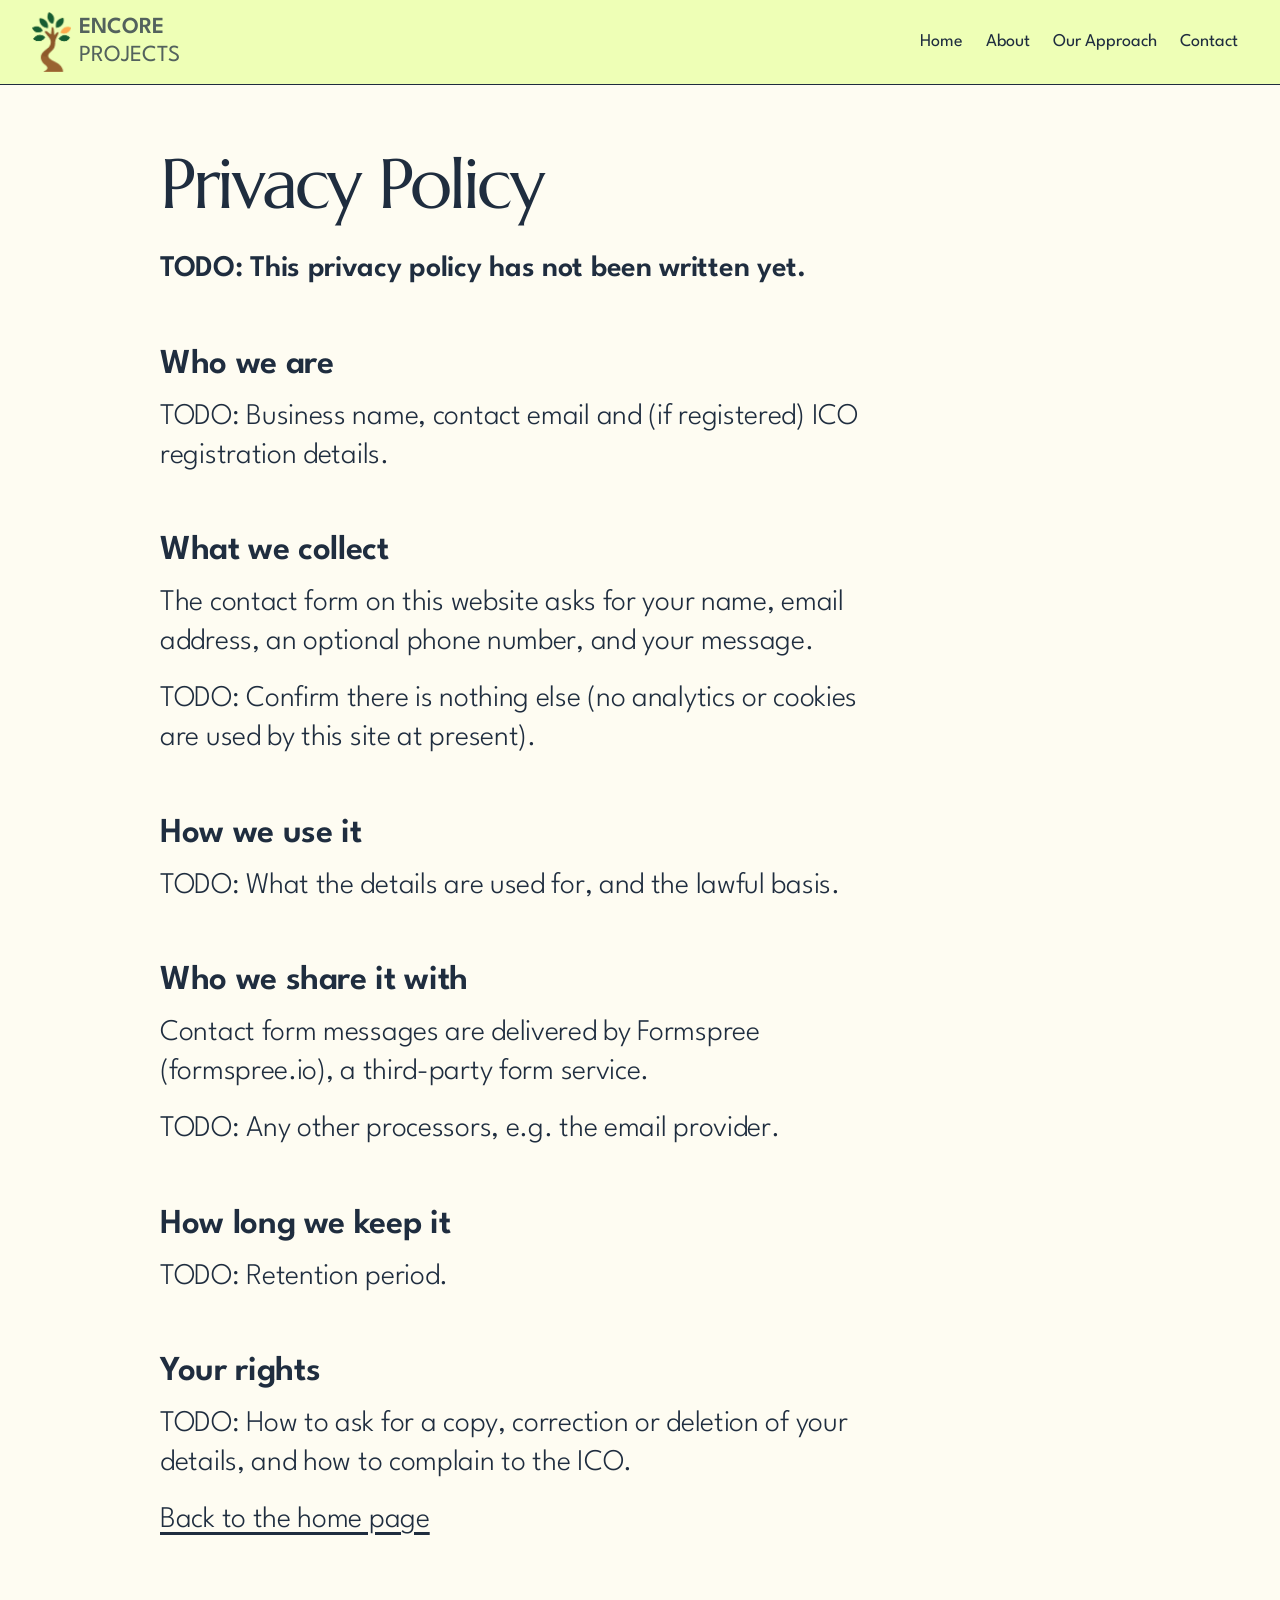
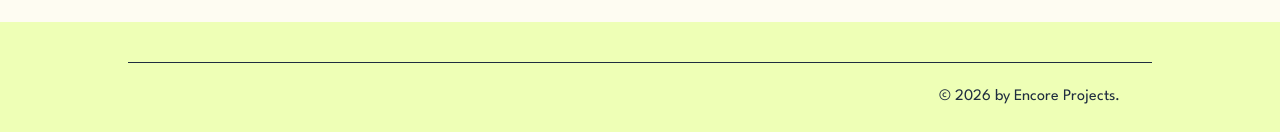
==== privacy.html @ f20ec8a7 "Rebuild site as plain HTML, CSS and vanilla JS One-page site (hero, about, approach, contact, footer" ====
<!DOCTYPE html>
<html lang="en-GB">
<head>
  <meta charset="utf-8">
  <meta name="viewport" content="width=device-width, initial-scale=1">
  <title>Privacy Policy | Encore Projects</title>
  <meta name="description" content="How Encore Projects handles the personal details you send through the contact form.">
  <link rel="canonical" href="https://encoreprojects.co.uk/privacy.html">
  <link rel="icon" href="favicon.ico" sizes="48x48">
  <link rel="icon" href="assets/img/favicon-192.png" type="image/png" sizes="192x192">
  <link rel="apple-touch-icon" href="assets/img/apple-touch-icon.png">
  <meta name="theme-color" content="#eeffb6">
  <link rel="stylesheet" href="assets/css/styles.css">
</head>
<body>
  <a class="skip-link" href="#main">Skip to main content</a>

  <header class="site-header">
    <div class="header-inner">
      <a class="brand" href="index.html" aria-label="Encore Projects, home page">
        <img src="assets/img/logo-tree-80.png" srcset="assets/img/logo-tree-80.png 1x, assets/img/logo-tree-160.png 2x" width="39" height="60" alt="">
        <span class="brand-name"><strong>ENCORE</strong> PROJECTS</span>
      </a>
      <nav aria-label="Site">
        <ul class="nav-list">
          <li><a href="index.html">Home</a></li>
          <li><a href="index.html#about">About</a></li>
          <li><a href="index.html#approach">Our Approach</a></li>
          <li><a href="index.html#contact">Contact</a></li>
        </ul>
      </nav>
    </div>
  </header>

  <main id="main">
    <section class="section section--cream prose">
      <div class="container">
        <h1>Privacy Policy</h1>

        <!-- TODO: This whole page is placeholder content. It needs a real privacy policy,
             written or checked by the business owner, before the site goes live.
             The headings below are a suggested outline only. -->
        <p><strong>TODO: This privacy policy has not been written yet.</strong></p>

        <h2>Who we are</h2>
        <p>TODO: Business name, contact email and (if registered) ICO registration details.</p>

        <h2>What we collect</h2>
        <p>The contact form on this website asks for your name, email address, an optional phone number, and your message.</p>
        <p>TODO: Confirm there is nothing else (no analytics or cookies are used by this site at present).</p>

        <h2>How we use it</h2>
        <p>TODO: What the details are used for, and the lawful basis.</p>

        <h2>Who we share it with</h2>
        <p>Contact form messages are delivered by Formspree (formspree.io), a third-party form service.</p>
        <p>TODO: Any other processors, e.g. the email provider.</p>

        <h2>How long we keep it</h2>
        <p>TODO: Retention period.</p>

        <h2>Your rights</h2>
        <p>TODO: How to ask for a copy, correction or deletion of your details, and how to complain to the ICO.</p>

        <p><a href="index.html">Back to the home page</a></p>
      </div>
    </section>
  </main>

  <footer class="site-footer">
    <div class="container footer-bottom">
      <p>© <span id="year">2026</span> by Encore Projects.</p>
    </div>
  </footer>

  <script src="assets/js/main.js" defer></script>
</body>
</html>
---- assets/css/styles.css ----
/* Encore Projects: site styles.
   Mobile-first: the base rules are for phones, and the @media block
   near the bottom adjusts the layout for wider screens.
   Colours, fonts and sizes are defined once as variables below. */

/* ---------- Fonts (self-hosted, no third-party requests) ---------- */
@font-face {
  font-family: "League Spartan";
  src: url("../fonts/league-spartan-variable.woff2") format("woff2");
  font-weight: 100 900;
  font-style: normal;
  font-display: swap;
}

@font-face {
  font-family: "Marcellus";
  src: url("../fonts/marcellus-400.woff2") format("woff2");
  font-weight: 400;
  font-style: normal;
  font-display: swap;
}

/* ---------- Design tokens ---------- */
:root {
  /* Colours (taken from the original Wix site) */
  --lime: #eeffb6;       /* header, hero, approach, footer background */
  --cream: #fefcf2;      /* about and contact background */
  --navy: #1f2d3f;       /* body text, buttons, lines */
  --sage: #53625d;       /* logo text, hero headline, testimonials background */
  --error: #a4161a;
  --success: #1e5631;

  /* Fonts */
  --font-body: "League Spartan", "Helvetica Neue", Arial, sans-serif;
  --font-display: "Marcellus", Georgia, "Times New Roman", serif;

  /* Sizes that grow smoothly from phone to desktop */
  --text-body: clamp(1.25rem, 0.95rem + 1.4vw, 1.875rem);   /* 20px -> 30px */
  --text-h1: clamp(2.5rem, 1.6rem + 4.2vw, 4rem);           /* 40px -> 64px */
  --text-h2: clamp(2.75rem, 1.9rem + 4vw, 4.375rem);        /* 44px -> 70px */
  --text-h3: clamp(1.625rem, 1.3rem + 1.4vw, 2.1875rem);    /* 26px -> 35px */
  --text-small: 1.125rem;                                   /* 18px */

  --content-width: 60rem;
  --gutter: 1.25rem;
}

/* ---------- Base ---------- */
*,
*::before,
*::after {
  box-sizing: border-box;
}

html {
  scroll-behavior: smooth;
  -webkit-text-size-adjust: 100%;
}

@media (prefers-reduced-motion: reduce) {
  html {
    scroll-behavior: auto;
  }
}

body {
  margin: 0;
  background: var(--cream);
  color: var(--navy);
  font-family: var(--font-body);
  font-size: var(--text-body);
  font-weight: 300;
  line-height: 1.3;
  letter-spacing: -0.01em;
}

img {
  display: block;
  max-width: 100%;
  height: auto;
}

p {
  margin: 0 0 0.6em;
}

strong {
  font-weight: 600;
}

.medium {
  font-weight: 400;
}

a {
  color: inherit;
  text-underline-offset: 0.15em;
}

h1,
h2,
h3 {
  margin: 0;
}

/* Visible keyboard focus everywhere */
:focus-visible {
  outline: 3px solid var(--navy);
  outline-offset: 3px;
  border-radius: 2px;
}

.section--sage :focus-visible {
  outline-color: var(--lime);
}

.skip-link {
  position: absolute;
  left: 0.5rem;
  top: -10rem;
  z-index: 10;
  padding: 0.5rem 1rem;
  background: var(--navy);
  color: var(--cream);
  font-size: var(--text-small);
  font-weight: 400;
  border-radius: 0 0 0.5rem 0.5rem;
}

.skip-link:focus {
  top: 0;
}

.container {
  width: 100%;
  max-width: calc(var(--content-width) + 2 * var(--gutter));
  margin-inline: auto;
  padding-inline: var(--gutter);
}

/* ---------- Header ---------- */
.site-header {
  background: var(--lime);
  border-bottom: 1px solid var(--navy);
}

.header-inner {
  display: flex;
  flex-direction: column;
  align-items: center;
  gap: 0.25rem;
  max-width: 80rem;
  margin-inline: auto;
  padding: 0.75rem var(--gutter);
}

.brand {
  display: inline-flex;
  align-items: center;
  gap: 0.5rem;
  color: var(--sage);
  text-decoration: none;
}

.brand-name {
  width: min-content; /* puts ENCORE and PROJECTS on separate lines */
  font-size: 1.4375rem;
  font-weight: 400;
  line-height: 1.2;
  letter-spacing: 0;
}

.nav-list {
  display: flex;
  flex-wrap: wrap;
  justify-content: center;
  gap: 0 0.25rem;
  margin: 0;
  padding: 0;
  list-style: none;
}

.nav-list a {
  display: block;
  padding: 0.6rem 0.6rem;
  font-size: var(--text-small);
  font-weight: 400;
  letter-spacing: 0;
  white-space: nowrap;
  text-decoration: none;
}

.nav-list a:hover {
  text-decoration: underline;
}

/* ---------- Sections ---------- */
.section {
  padding-block: 3rem;
  scroll-margin-top: 0;
}

.section--lime {
  background: var(--lime);
}

.section--cream {
  background: var(--cream);
}

.section--sage {
  background: var(--sage);
  color: var(--lime);
}

h2,
.prose h1 {
  margin-bottom: 0.45em;
  font-family: var(--font-display);
  font-size: var(--text-h2);
  font-weight: 400;
  line-height: 1;
  letter-spacing: -0.04em;
}

h3 {
  margin-bottom: 0.35em;
  font-size: var(--text-h3);
  font-weight: 600;
  line-height: 1.3;
}

/* ---------- Buttons ---------- */
.button {
  display: inline-block;
  padding: 0.8rem 1.75rem;
  border: 1px solid var(--navy);
  border-radius: 100px;
  background: var(--navy);
  color: var(--cream);
  font-family: inherit;
  font-size: var(--text-small);
  font-weight: 400;
  line-height: 1.3;
  letter-spacing: 0;
  text-align: center;
  text-decoration: none;
  cursor: pointer;
  transition: background-color 0.2s, color 0.2s;
}

.button:hover {
  background: transparent;
  color: var(--navy);
}

.button[disabled] {
  opacity: 0.6;
  cursor: progress;
}

.button--wide {
  width: 100%;
  font-size: 1.25rem;
}

/* ---------- Hero ---------- */
.hero-top {
  display: grid;
  gap: 2rem;
  margin-bottom: 2.5rem;
}

.hero h1 {
  color: var(--sage);
  font-size: var(--text-h1);
  font-weight: 300;
  line-height: 1.1;
}

.hero-sub {
  margin: 1.25rem 0 0;
  color: var(--sage);
  font-size: clamp(1.625rem, 1.3rem + 1.5vw, 2.25rem);
  line-height: 1.25;
}

.hero-art {
  width: min(100%, 29.5rem);
  margin-inline: auto;
}

.hero-cta {
  margin: 1.75rem 0 0;
  text-align: center;
}

/* ---------- About ---------- */
.about-top {
  display: grid;
  gap: 1.5rem;
  margin-bottom: 1.5rem;
}

.about-art {
  width: min(70%, 21.5rem);
  margin-inline: auto;
}

/* ---------- Our Approach ---------- */
.approach-art {
  width: min(100%, 40.875rem);
  margin: 1.5rem auto 2rem;
}

/* ---------- Testimonials (section is currently commented out in index.html) ---------- */
.eyebrow {
  font-size: 1rem;
  font-weight: 400;
  letter-spacing: 0;
}

.testimonials-intro {
  max-width: 40rem;
  margin-bottom: 3rem;
  font-family: var(--font-display);
  font-size: clamp(1.5rem, 1.2rem + 1.4vw, 2.25rem);
  line-height: 1.4;
  letter-spacing: 0;
}

.testimonial-list {
  margin: 0;
  padding: 0;
  list-style: none;
}

.testimonial {
  display: grid;
  gap: 0.5rem;
  padding-block: 1.5rem;
  border-top: 1px solid var(--lime);
}

.testimonial-name {
  margin: 0;
  font-family: var(--font-display);
  font-size: clamp(1.5rem, 1.2rem + 1.2vw, 2.125rem);
  line-height: 1.4;
  letter-spacing: 0;
}

.testimonial blockquote {
  margin: 0;
  font-weight: 400;
}

/* ---------- Contact ---------- */
.contact {
  text-align: center;
}

.contact h3 {
  margin-bottom: 0;
  font-family: var(--font-display);
  font-size: clamp(1.75rem, 1.4rem + 1.4vw, 2.25rem);
  font-weight: 400;
  line-height: 1.4;
}

.contact .container > p {
  max-width: 31rem;
  margin-inline: auto;
}

.contact-form {
  max-width: 36rem;
  margin: 2.5rem auto 0;
  font-size: var(--text-small);
  letter-spacing: 0;
  text-align: left;
}

.field {
  margin-bottom: 1.5rem;
}

.field label {
  display: block;
  margin-bottom: 0.25rem;
  font-weight: 400;
}

.optional {
  font-weight: 300;
}

.field input,
.field textarea {
  display: block;
  width: 100%;
  padding: 0.5rem 0.25rem;
  border: 0;
  border-bottom: 1px solid var(--navy);
  border-radius: 0;
  background: transparent;
  color: inherit;
  font: inherit;
  font-weight: 400;
}

.field textarea {
  resize: vertical;
  min-height: 6rem;
}

.field input:hover,
.field textarea:hover {
  border-bottom-width: 2px;
  padding-bottom: calc(0.5rem - 1px);
}

.field input:focus-visible,
.field textarea:focus-visible {
  outline-offset: 2px;
}

/* Honeypot: off-screen so people never see it, but bots still fill it in */
.hp {
  position: absolute;
  left: -9999px;
  width: 1px;
  height: 1px;
  overflow: hidden;
}

.form-status {
  margin: 1rem 0 0;
  font-weight: 400;
  text-align: center;
}

.form-status:empty {
  display: none;
}

.form-status--success {
  color: var(--success);
}

.form-status--error {
  color: var(--error);
}

.form-note {
  margin: 1rem 0 0;
  font-size: 1rem;
  font-weight: 400;
  text-align: center;
}

/* ---------- Footer ---------- */
.site-footer {
  background: var(--lime);
  padding-top: 2.5rem;
  font-size: var(--text-small);
  font-weight: 400;
  letter-spacing: 0;
}

.footer-inner {
  display: grid;
  gap: 1.5rem;
  padding-bottom: 2.5rem;
}

.footer-contact {
  font-style: normal;
  line-height: 1.5;
}

.footer-links {
  margin: 0;
  padding: 0;
  list-style: none;
}

.footer-links a,
.footer-contact a {
  display: inline-block;
  padding-block: 0.4rem;
}

.footer-bottom {
  padding-block: 1.5rem;
  border-top: 1px solid var(--navy);
  font-size: 1rem;
}

.footer-bottom p {
  margin: 0;
}

/* ---------- Privacy page ---------- */
.prose h2 {
  margin-top: 1.5em;
  margin-bottom: 0.3em;
  font-family: var(--font-body);
  font-size: var(--text-h3);
  font-weight: 600;
  line-height: 1.3;
  letter-spacing: -0.01em;
}

.prose p {
  max-width: 45rem;
}

/* ---------- Wider screens (tablet and up) ---------- */
@media (min-width: 48rem) {
  :root {
    --gutter: 2rem;
  }

  .header-inner {
    flex-direction: row;
    justify-content: space-between;
  }

  .section {
    padding-block: 4rem;
  }

  .hero-top {
    grid-template-columns: 1fr minmax(0, 29.5rem);
    align-items: center;
  }

  .hero-cta {
    text-align: right;
  }

  .about-top {
    grid-template-columns: minmax(0, 21.5rem) 1fr;
    align-items: center;
  }

  .about-art {
    width: 100%;
  }

  .testimonial {
    grid-template-columns: 2fr 3fr;
    gap: 2rem;
  }

  .footer-inner {
    grid-template-columns: 1fr auto auto;
    gap: 4rem;
    align-items: start;
  }

  .footer-bottom {
    text-align: right;
  }
}
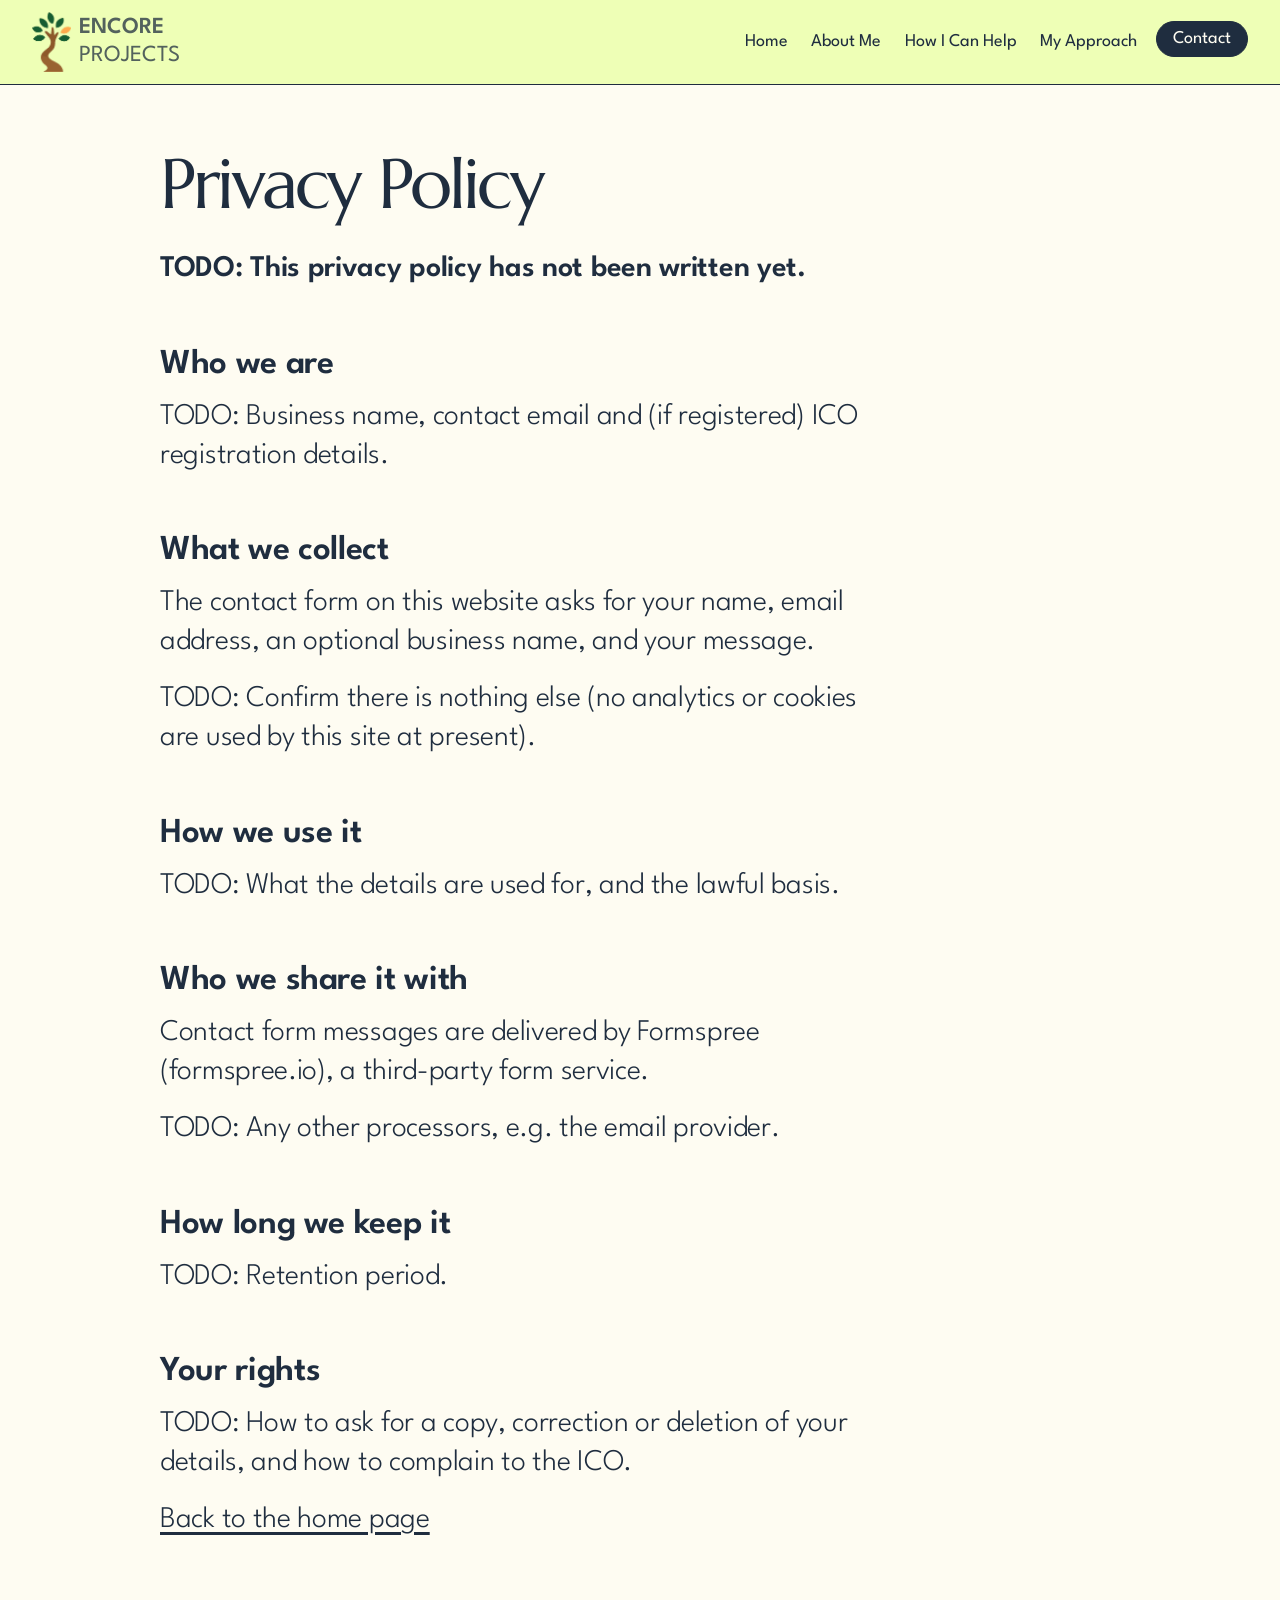
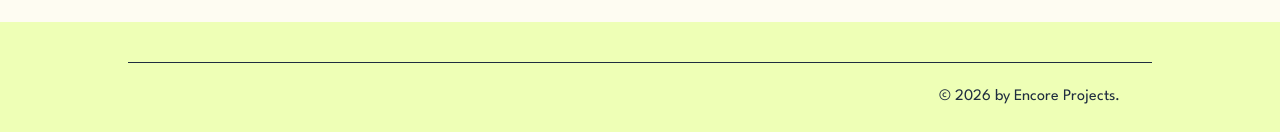
==== commit 522c3f90: "Rewrite the site in Paul's own voice New headline "Experience makes a difference.", first-person cop" ====
--- a/privacy.html
+++ b/privacy.html
@@ -17,16 +17,17 @@
 
   <header class="site-header">
     <div class="header-inner">
-      <a class="brand" href="index.html" aria-label="Encore Projects, home page">
+      <a class="brand" href="index.html" aria-label="Encore Projects, Home">
         <img src="assets/img/logo-tree-80.png" srcset="assets/img/logo-tree-80.png 1x, assets/img/logo-tree-160.png 2x" width="39" height="60" alt="">
         <span class="brand-name"><strong>ENCORE</strong> PROJECTS</span>
       </a>
       <nav aria-label="Site">
         <ul class="nav-list">
           <li><a href="index.html">Home</a></li>
-          <li><a href="index.html#about">About</a></li>
-          <li><a href="index.html#approach">Our Approach</a></li>
-          <li><a href="index.html#contact">Contact</a></li>
+          <li><a href="index.html#about-me">About Me</a></li>
+          <li><a href="index.html#how-i-can-help">How I Can Help</a></li>
+          <li><a href="index.html#my-approach">My Approach</a></li>
+          <li><a class="nav-cta" href="index.html#contact">Contact</a></li>
         </ul>
       </nav>
     </div>
@@ -46,7 +47,7 @@
         <p>TODO: Business name, contact email and (if registered) ICO registration details.</p>
 
         <h2>What we collect</h2>
-        <p>The contact form on this website asks for your name, email address, an optional phone number, and your message.</p>
+        <p>The contact form on this website asks for your name, email address, an optional business name, and your message.</p>
         <p>TODO: Confirm there is nothing else (no analytics or cookies are used by this site at present).</p>
 
         <h2>How we use it</h2>
--- a/assets/css/styles.css
+++ b/assets/css/styles.css
@@ -192,6 +192,22 @@
 
 .nav-list a:hover {
   text-decoration: underline;
+}
+
+/* Contact stands out in the navigation, using the button look */
+.nav-list .nav-cta {
+  margin-left: 0.35rem;
+  padding: 0.35rem 1rem;
+  border: 1px solid var(--navy);
+  border-radius: 100px;
+  background: var(--navy);
+  color: var(--cream);
+}
+
+.nav-list .nav-cta:hover {
+  background: transparent;
+  color: var(--navy);
+  text-decoration: none;
 }
 
 /* ---------- Sections ---------- */
@@ -264,6 +280,27 @@
   font-size: 1.25rem;
 }
 
+/* A row of links and buttons at the end of a block of text */
+.actions {
+  display: flex;
+  flex-wrap: wrap;
+  align-items: center;
+  justify-content: center;
+  gap: 0.75rem 1.75rem;
+  margin: 1.75rem 0 0;
+}
+
+.text-link {
+  font-weight: 400;
+}
+
+/* Long section headings are set a little smaller so they do not dominate */
+.h2--long {
+  font-size: clamp(2.125rem, 1.5rem + 2.8vw, 3.25rem);
+  line-height: 1.1;
+  letter-spacing: -0.03em;
+}
+
 /* ---------- Hero ---------- */
 .hero-top {
   display: grid;
@@ -290,11 +327,6 @@
   margin-inline: auto;
 }
 
-.hero-cta {
-  margin: 1.75rem 0 0;
-  text-align: center;
-}
-
 /* ---------- About ---------- */
 .about-top {
   display: grid;
@@ -307,10 +339,57 @@
   margin-inline: auto;
 }
 
-/* ---------- Our Approach ---------- */
-.approach-art {
-  width: min(100%, 40.875rem);
-  margin: 1.5rem auto 2rem;
+/* ---------- How I Can Help ---------- */
+.help-list {
+  display: grid;
+  gap: 1.75rem;
+  margin: 2rem 0;
+  padding: 0;
+  list-style: none;
+}
+
+.help-list li {
+  padding-top: 1.25rem;
+  border-top: 1px solid var(--navy);
+}
+
+.help-list p,
+.steps p {
+  margin-bottom: 0;
+}
+
+/* ---------- My Approach ---------- */
+.steps {
+  display: grid;
+  gap: 1.75rem;
+  margin: 2rem 0;
+  padding: 0;
+  list-style: none;
+  counter-reset: step;
+}
+
+.steps li {
+  position: relative;
+  padding-left: 3.5rem;
+  counter-increment: step;
+}
+
+.steps li::before {
+  content: counter(step);
+  position: absolute;
+  left: 0;
+  top: 0;
+  display: grid;
+  place-items: center;
+  width: 2.5rem;
+  height: 2.5rem;
+  border-radius: 50%;
+  background: var(--navy);
+  color: var(--cream);
+  font-size: 1.25rem;
+  font-weight: 600;
+  line-height: 1;
+  letter-spacing: 0;
 }
 
 /* ---------- Testimonials (section is currently commented out in index.html) ---------- */
@@ -360,16 +439,8 @@
   text-align: center;
 }
 
-.contact h3 {
-  margin-bottom: 0;
-  font-family: var(--font-display);
-  font-size: clamp(1.75rem, 1.4rem + 1.4vw, 2.25rem);
-  font-weight: 400;
-  line-height: 1.4;
-}
-
 .contact .container > p {
-  max-width: 31rem;
+  max-width: 44rem;
   margin-inline: auto;
 }
 
@@ -393,6 +464,11 @@
 
 .optional {
   font-weight: 300;
+}
+
+.field-hint {
+  margin: 0 0 0.25rem;
+  font-size: 1rem;
 }
 
 .field input,
@@ -474,6 +550,12 @@
   padding-bottom: 2.5rem;
 }
 
+.footer-tagline {
+  max-width: 22rem;
+  margin: 1rem 0 0;
+  font-weight: 300;
+}
+
 .footer-contact {
   font-style: normal;
   line-height: 1.5;
@@ -536,10 +618,6 @@
     align-items: center;
   }
 
-  .hero-cta {
-    text-align: right;
-  }
-
   .about-top {
     grid-template-columns: minmax(0, 21.5rem) 1fr;
     align-items: center;
@@ -547,6 +625,15 @@
 
   .about-art {
     width: 100%;
+  }
+
+  .actions--end {
+    justify-content: flex-end;
+  }
+
+  .help-list {
+    grid-template-columns: 1fr 1fr;
+    gap: 2rem 3rem;
   }
 
   .testimonial {
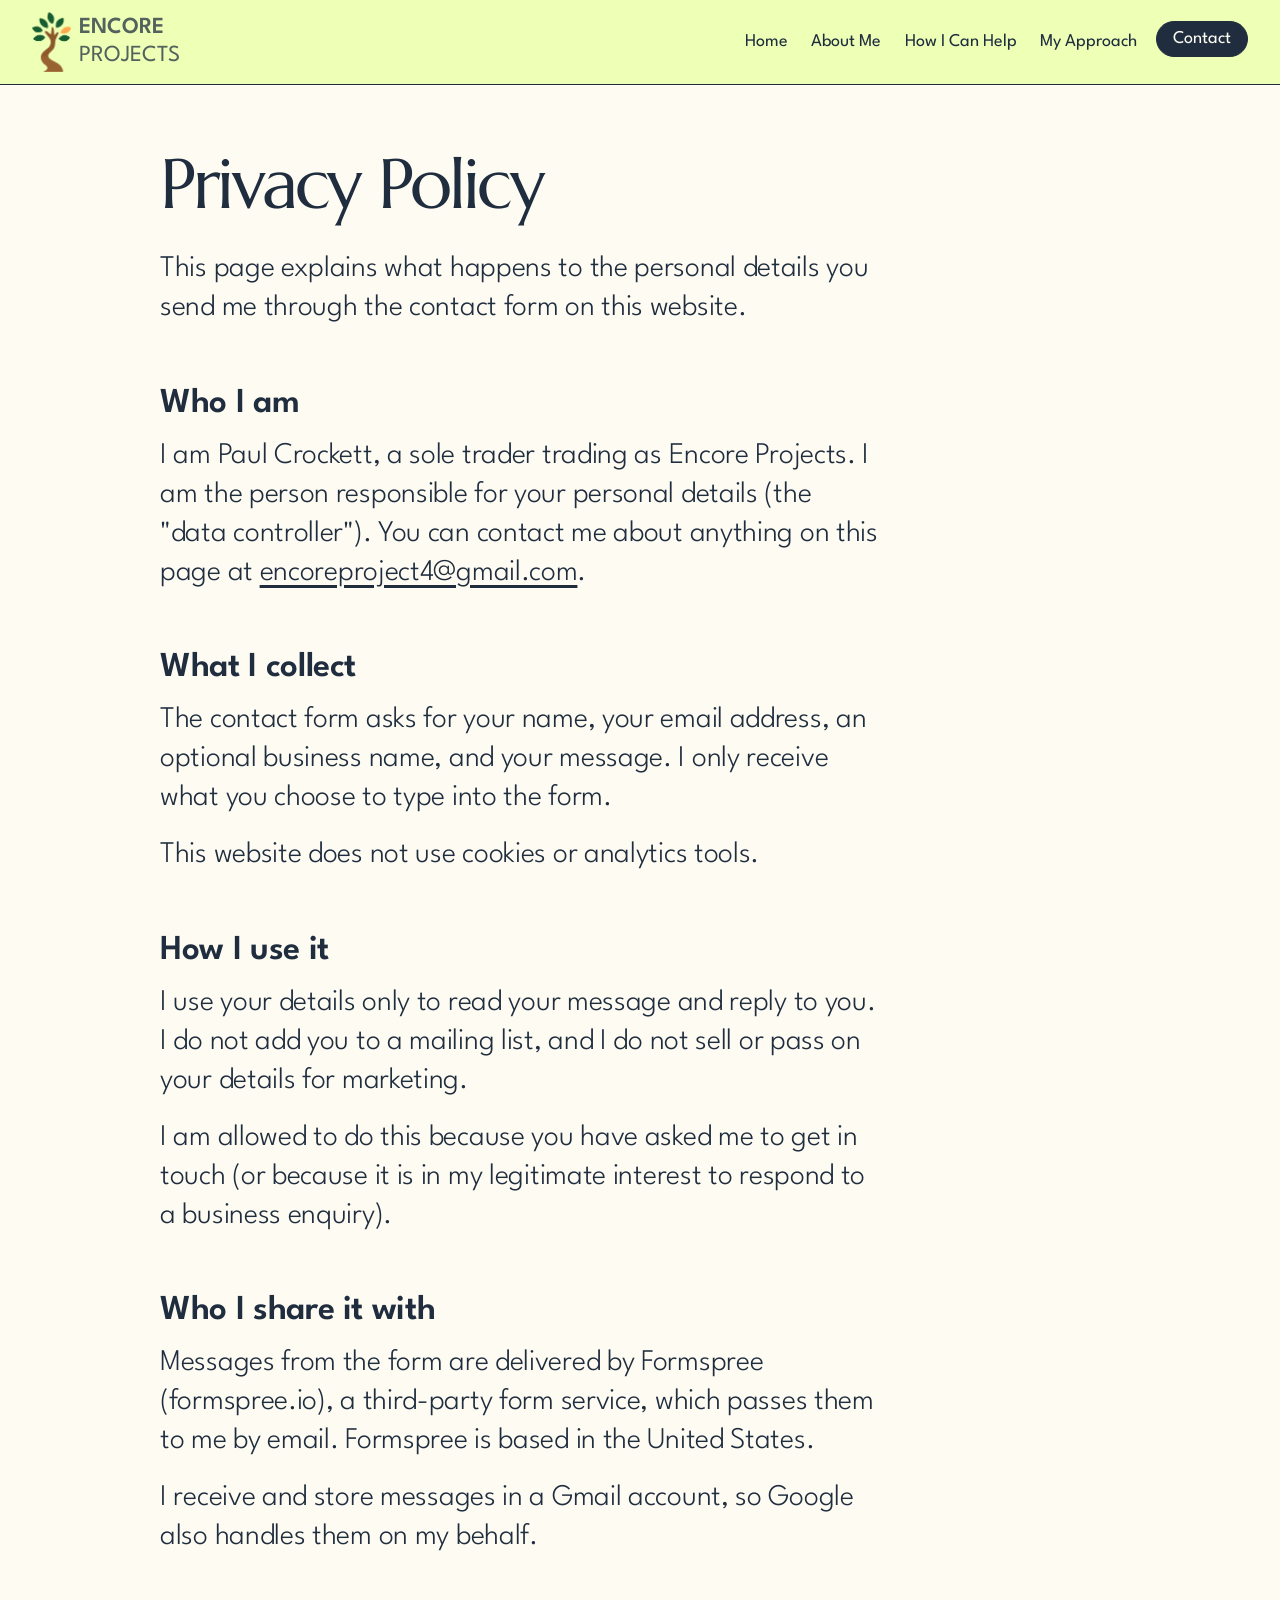
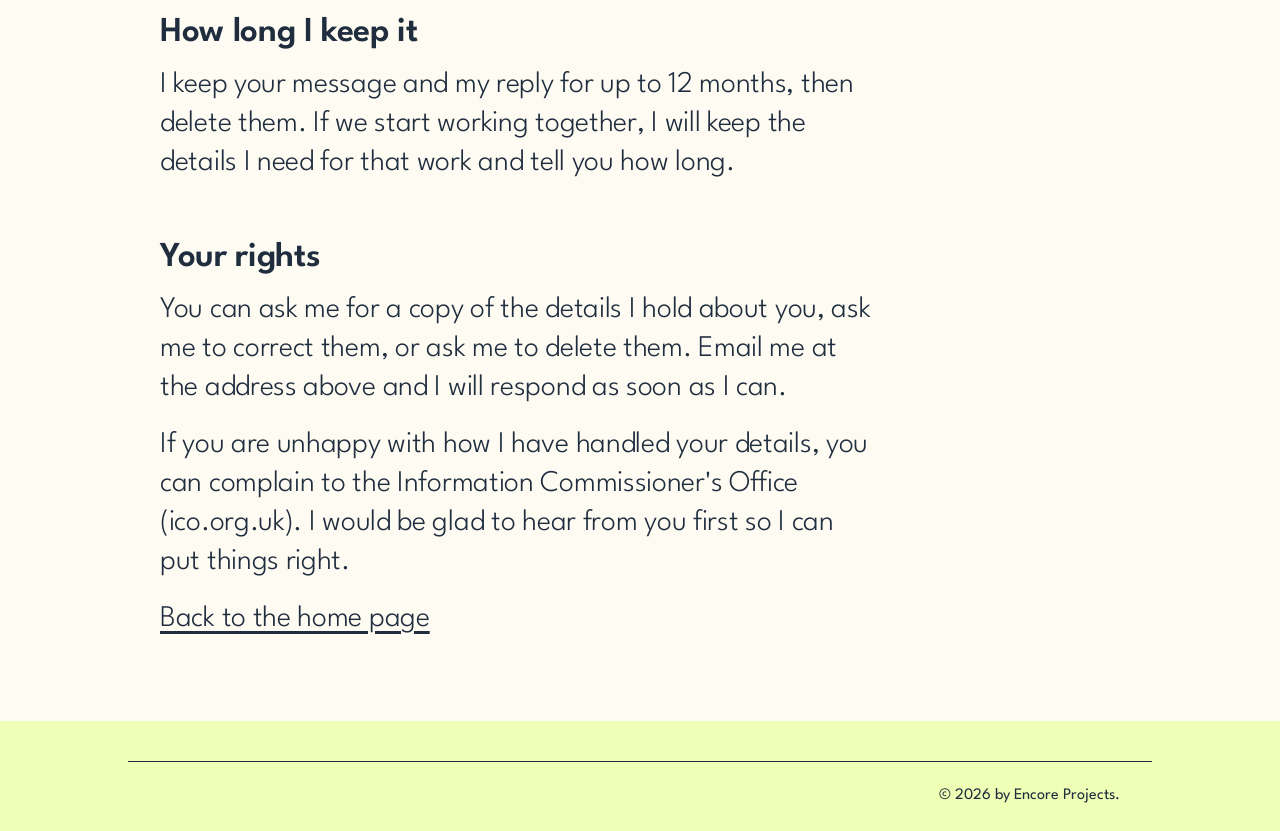
==== commit 2f89a70e: "Write the privacy policy Co-Authored-By: Claude Sonnet 5.5 <noreply@anthropic.com> Claude-Session: h" ====
--- a/privacy.html
+++ b/privacy.html
@@ -38,30 +38,29 @@
       <div class="container">
         <h1>Privacy Policy</h1>
 
-        <!-- TODO: This whole page is placeholder content. It needs a real privacy policy,
-             written or checked by the business owner, before the site goes live.
-             The headings below are a suggested outline only. -->
-        <p><strong>TODO: This privacy policy has not been written yet.</strong></p>
+        <p>This page explains what happens to the personal details you send me through the contact form on this website.</p>
 
-        <h2>Who we are</h2>
-        <p>TODO: Business name, contact email and (if registered) ICO registration details.</p>
+        <h2>Who I am</h2>
+        <p>I am Paul Crockett, a sole trader trading as Encore Projects. I am the person responsible for your personal details (the "data controller"). You can contact me about anything on this page at <a href="mailto:encoreproject4@gmail.com">encoreproject4@gmail.com</a>.</p>
 
-        <h2>What we collect</h2>
-        <p>The contact form on this website asks for your name, email address, an optional business name, and your message.</p>
-        <p>TODO: Confirm there is nothing else (no analytics or cookies are used by this site at present).</p>
+        <h2>What I collect</h2>
+        <p>The contact form asks for your name, your email address, an optional business name, and your message. I only receive what you choose to type into the form.</p>
+        <p>This website does not use cookies or analytics tools.</p>
 
-        <h2>How we use it</h2>
-        <p>TODO: What the details are used for, and the lawful basis.</p>
+        <h2>How I use it</h2>
+        <p>I use your details only to read your message and reply to you. I do not add you to a mailing list, and I do not sell or pass on your details for marketing.</p>
+        <p>I am allowed to do this because you have asked me to get in touch (or because it is in my legitimate interest to respond to a business enquiry).</p>
 
-        <h2>Who we share it with</h2>
-        <p>Contact form messages are delivered by Formspree (formspree.io), a third-party form service.</p>
-        <p>TODO: Any other processors, e.g. the email provider.</p>
+        <h2>Who I share it with</h2>
+        <p>Messages from the form are delivered by Formspree (formspree.io), a third-party form service, which passes them to me by email. Formspree is based in the United States.</p>
+        <p>I receive and store messages in a Gmail account, so Google also handles them on my behalf.</p>
 
-        <h2>How long we keep it</h2>
-        <p>TODO: Retention period.</p>
+        <h2>How long I keep it</h2>
+        <p>I keep your message and my reply for up to 12 months, then delete them. If we start working together, I will keep the details I need for that work and tell you how long.</p>
 
         <h2>Your rights</h2>
-        <p>TODO: How to ask for a copy, correction or deletion of your details, and how to complain to the ICO.</p>
+        <p>You can ask me for a copy of the details I hold about you, ask me to correct them, or ask me to delete them. Email me at the address above and I will respond as soon as I can.</p>
+        <p>If you are unhappy with how I have handled your details, you can complain to the Information Commissioner's Office (ico.org.uk). I would be glad to hear from you first so I can put things right.</p>
 
         <p><a href="index.html">Back to the home page</a></p>
       </div>
